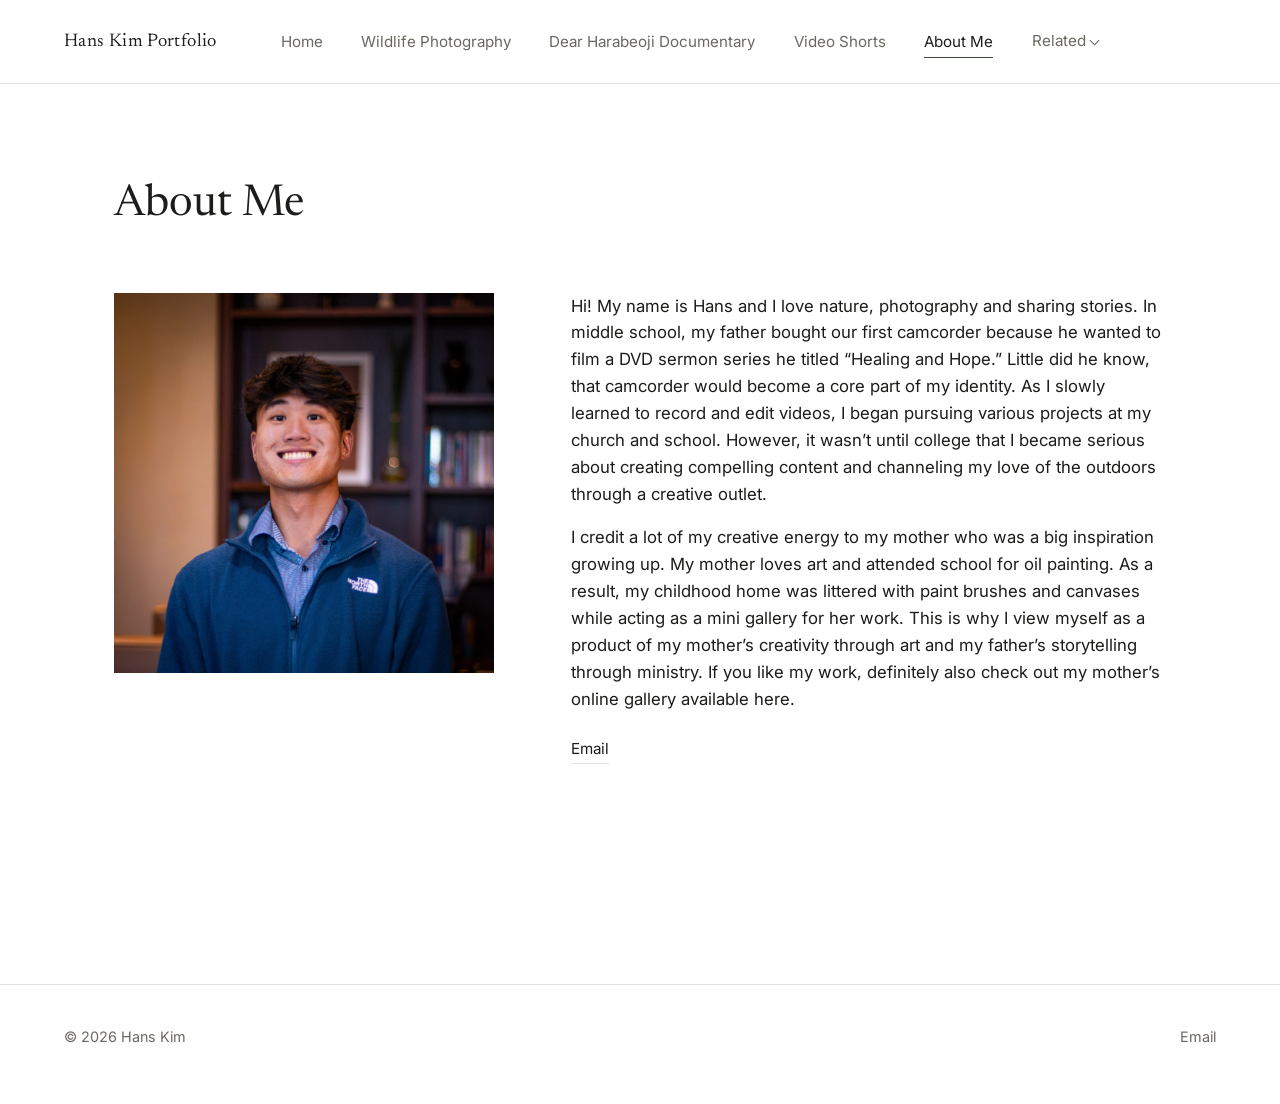
==== about.html @ bf1c8f96 "Merge branch 'main' of https://github.com/han-media/hans" ====
<!DOCTYPE html>
<html lang="en">
<head>
  <meta charset="UTF-8">
  <meta name="viewport" content="width=device-width, initial-scale=1.0">
  <title>About Me - Hans Kim Portfolio</title>
  <meta name="description" content="About Hans Kim — wildlife photographer and documentary filmmaker.">
  <link rel="preconnect" href="https://fonts.googleapis.com">
  <link rel="preconnect" href="https://fonts.gstatic.com" crossorigin>
  <link href="https://fonts.googleapis.com/css2?family=Newsreader:ital,wght@0,400;0,500;1,400&family=Inter:wght@400;500&display=swap" rel="stylesheet">
  <link rel="stylesheet" href="css/style.css">
</head>
<body class="page-fade-in">

  <nav class="site-nav">
    <a href="index.html" class="site-nav__name">Hans Kim Portfolio</a>
    <button class="site-nav__menu-toggle" aria-expanded="false" aria-controls="primary-menu">Menu</button>
    <ul class="site-nav__menu" id="primary-menu">
      <li><a href="index.html">Home</a></li>
      <li><a href="wildlife.html">Wildlife Photography</a></li>
      <li><a href="projects/dear-harabuji.html">Dear Harabeoji Documentary</a></li>
      <li><a href="projects/video-shorts.html">Video Shorts</a></li>
      <li><a href="about.html" class="is-active">About Me</a></li>
      <li class="site-nav__related">
        <span class="site-nav__related-toggle" tabindex="0" aria-haspopup="true" aria-expanded="false">Related</span>
        <div class="site-nav__related-panel">
          <a href="https://github.com/han-media/eunjulee.git" target="_blank" rel="noopener">Check out my mom's gallery</a>
        </div>
      </li>
    </ul>
  </nav>

  <main>
    <div class="page-header">
      <h1>About Me</h1>
    </div>

    <div class="about-layout">
      <!-- Swap for a portrait of yourself, keeping the same filename -->
      <div class="about-layout__figure">
        <img src="images/about/portrait.jpg" alt="Portrait of Hans Kim">
      </div>
      <div class="about-layout__body">
        <p>Hi! My name is Hans and I love nature, photography and sharing stories. In middle school, my father bought our first camcorder because he wanted to film a DVD sermon series he titled “Healing and Hope.” Little did he know, that camcorder would become a core part of my identity. As I slowly learned to record and edit videos, I began pursuing various projects at my church and school. However, it wasn’t until college that I became serious about creating compelling content and channeling my love of the outdoors through a creative outlet.</p>
        <p>I credit a lot of my creative energy to my mother who was a big inspiration growing up. My mother loves art and attended school for oil painting. As a result, my childhood home was littered with paint brushes and canvases while acting as a mini gallery for her work. This is why I view myself as a product of my mother’s creativity through art and my father’s storytelling through ministry. If you like my work, definitely also check out my mother’s online gallery available here.</p>
        <div class="about-layout__contact">
          <a href="mailto:you@example.com">Email</a>
        </div>
      </div>
    </div>
  </main>

  <footer class="site-footer">
    <div class="site-footer__inner">
      <span>&copy; <span id="year"></span> Hans Kim</span>
      <ul class="site-footer__links">
        <li><a href="mailto:you@example.com">Email</a></li>
      </ul>
    </div>
  </footer>

  <script src="js/main.js"></script>
  <script>document.getElementById("year").textContent = new Date().getFullYear();</script>
</body>
</html>
---- css/style.css ----
/* ============================================================
   Hans Kim Portfolio — shared stylesheet
   ============================================================ */

:root {
  --color-bg: #ffffff;
  --color-bg-soft: #f7f6f3;
  --color-text: #1c1c1a;
  --color-text-muted: #6b6862;
  --color-border: #e4e2dd;
  --color-accent: #3d4a34; /* deep forest green */

  --font-display: "Newsreader", Georgia, "Times New Roman", serif;
  --font-body: "Inter", -apple-system, BlinkMacSystemFont, "Segoe UI", sans-serif;

  --nav-height: 84px;
  --content-max: 1180px;
  --gutter: clamp(24px, 5vw, 64px);
}

* {
  box-sizing: border-box;
}

html {
  scroll-behavior: smooth;
}

@media (prefers-reduced-motion: reduce) {
  html {
    scroll-behavior: auto;
  }
  *,
  *::before,
  *::after {
    animation-duration: 0.01ms !important;
    transition-duration: 0.01ms !important;
  }
}

body {
  margin: 0;
  background: var(--color-bg);
  color: var(--color-text);
  font-family: var(--font-body);
  font-size: 16px;
  line-height: 1.6;
  -webkit-font-smoothing: antialiased;
}

img {
  max-width: 100%;
  display: block;
}

a {
  color: inherit;
  text-decoration: none;
}

h1, h2, h3 {
  font-family: var(--font-display);
  font-weight: 400;
  margin: 0;
  line-height: 1.15;
}

p {
  margin: 0 0 1em;
}

.visually-hidden {
  position: absolute;
  width: 1px;
  height: 1px;
  overflow: hidden;
  clip: rect(0 0 0 0);
  white-space: nowrap;
}

/* ----------------------------------------------------------
   Navigation
   ---------------------------------------------------------- */

.site-nav {
  position: fixed;
  top: 0;
  left: 0;
  right: 0;
  height: var(--nav-height);
  display: flex;
  align-items: center;
  justify-content: flex-start;
  gap: clamp(32px, 5vw, 64px);
  padding: 0 var(--gutter);
  background: rgba(255, 255, 255, 0.92);
  backdrop-filter: blur(6px);
  border-bottom: 1px solid var(--color-border);
  z-index: 100;
}

.site-nav__name {
  font-family: var(--font-display);
  font-size: 1.15rem;
  letter-spacing: 0.02em;
  white-space: nowrap;
}

.site-nav__menu {
  display: flex;
  align-items: center;
  gap: clamp(20px, 3vw, 40px);
  list-style: none;
  margin: 0;
  padding: 0;
}

.site-nav__menu a {
  font-size: 0.95rem;
  color: var(--color-text-muted);
  padding: 6px 0;
  border-bottom: 1px solid transparent;
  transition: color 0.2s ease, border-color 0.2s ease;
}

.site-nav__menu a:hover,
.site-nav__menu a:focus-visible,
.site-nav__menu a.is-active {
  color: var(--color-text);
  border-bottom-color: var(--color-accent);
}

.site-nav__menu-toggle {
  display: none;
}

.site-nav__related {
  position: relative;
  margin-left: auto;
}

.site-nav__related-toggle {
  display: inline-flex;
  align-items: center;
  font-size: 0.95rem;
  color: var(--color-text-muted);
  padding: 6px 0;
  cursor: default;
  user-select: none;
}

.site-nav__related-toggle::after {
  content: "";
  display: inline-block;
  vertical-align: middle;
  width: 6px;
  height: 6px;
  margin-left: 5px;
  margin-top: -2px;
  border-right: 1px solid currentColor;
  border-bottom: 1px solid currentColor;
  transform: rotate(45deg);
}

.site-nav__related-panel {
  position: absolute;
  top: calc(100% + 10px);
  right: 0;
  min-width: 240px;
  background: var(--color-bg);
  border: 1px solid var(--color-border);
  box-shadow: 0 12px 28px rgba(0, 0, 0, 0.06);
  padding: 8px 0;
  opacity: 0;
  visibility: hidden;
  transform: translateY(4px);
  transition: opacity 0.18s ease, transform 0.18s ease, visibility 0.18s;
}

.site-nav__related:hover .site-nav__related-panel,
.site-nav__related:focus-within .site-nav__related-panel {
  opacity: 1;
  visibility: visible;
  transform: translateY(0);
}

.site-nav__related-panel a {
  display: block;
  padding: 10px 20px;
  font-size: 0.9rem;
  color: var(--color-text-muted);
  white-space: nowrap;
  border-bottom: none;
}

.site-nav__related-panel a:hover,
.site-nav__related-panel a:focus-visible {
  background: var(--color-bg-soft);
  color: var(--color-text);
}

/* Mobile nav */
@media (max-width: 720px) {
  .site-nav {
    padding: 0 20px;
  }

  .site-nav__menu-toggle {
    display: block;
    margin-left: auto;
    background: none;
    border: none;
    font-family: var(--font-body);
    font-size: 0.9rem;
    color: var(--color-text);
    cursor: pointer;
  }

  .site-nav__menu {
    position: fixed;
    top: var(--nav-height);
    left: 0;
    right: 0;
    flex-direction: column;
    align-items: flex-start;
    gap: 0;
    background: var(--color-bg);
    border-bottom: 1px solid var(--color-border);
    max-height: 0;
    overflow: hidden;
    transition: max-height 0.3s ease;
  }

  .site-nav__menu.is-open {
    max-height: 400px;
  }

  .site-nav__menu li {
    width: 100%;
  }

  .site-nav__menu a {
    display: block;
    padding: 14px 20px;
    border-bottom: 1px solid var(--color-border);
  }

  .site-nav__related {
    margin-left: 0;
    width: 100%;
  }

  .site-nav__related-toggle {
    display: block;
    padding: 14px 20px;
    border-bottom: 1px solid var(--color-border);
  }

  .site-nav__related-panel {
    position: static;
    opacity: 1;
    visibility: visible;
    transform: none;
    box-shadow: none;
    border: none;
    border-bottom: 1px solid var(--color-border);
    padding: 0;
    display: none;
  }

  .site-nav__related.is-open .site-nav__related-panel {
    display: block;
  }

  .site-nav__related-panel a {
    padding: 14px 20px 14px 36px;
  }
}

/* ----------------------------------------------------------
   Page shell
   ---------------------------------------------------------- */

main {
  padding-top: var(--nav-height);
}

.page-header {
  max-width: var(--content-max);
  margin: 0 auto;
  padding: clamp(56px, 9vw, 96px) var(--gutter) clamp(24px, 4vw, 40px);
}

.page-header h1 {
  font-size: clamp(2rem, 4vw, 2.75rem);
  margin-bottom: 0.5em;
}

.page-header p {
  max-width: 60ch;
  color: var(--color-text-muted);
  font-size: 1.05rem;
}

/* ----------------------------------------------------------
   Footer
   ---------------------------------------------------------- */

.site-footer {
  border-top: 1px solid var(--color-border);
  padding: 40px var(--gutter) 56px;
  margin-top: clamp(60px, 10vw, 120px);
}

.site-footer--flush {
  margin-top: 0;
}

.site-footer__inner {
  max-width: var(--content-max);
  margin: 0 auto;
  display: flex;
  flex-wrap: wrap;
  gap: 16px;
  justify-content: space-between;
  align-items: center;
  color: var(--color-text-muted);
  font-size: 0.9rem;
}

.site-footer__links {
  display: flex;
  gap: 24px;
  list-style: none;
  padding: 0;
  margin: 0;
}

.site-footer__links a {
  transition: color 0.2s ease;
}

.site-footer__links a:hover {
  color: var(--color-text);
}

/* ----------------------------------------------------------
   Home page
   ---------------------------------------------------------- */

.hero {
  position: relative;
  height: 52vh;
  min-height: 320px;
  max-height: 560px;
  overflow: hidden;
}

.hero img {
  position: absolute;
  top: -9%;
  left: 0;
  width: 100%;
  height: 118%;
  object-fit: cover;
  will-change: transform;
}

.hero__caption {
  position: absolute;
  left: var(--gutter);
  bottom: 36px;
  color: #fff;
  text-shadow: 0 1px 12px rgba(0, 0, 0, 0.35);
}

.hero__caption p {
  margin: 0;
  font-size: 0.95rem;
  letter-spacing: 0.01em;
  opacity: 0.9;
}

.home-intro {
  max-width: var(--content-max);
  margin: 0 auto;
  padding: clamp(42px, 7.5vw, 75px) var(--gutter);
}

.home-intro h2 {
  font-size: clamp(1.5rem, 2.6vw, 2rem);
  font-style: italic;
  max-width: 42ch;
}

/* ----------------------------------------------------------
   Story pages — Wildlife Photography & Video Shorts
   (a left-hand jump-to guide + alternating image/text rows)
   ---------------------------------------------------------- */

.story-page {
  max-width: var(--content-max);
  margin: 0 auto;
  padding: 0 var(--gutter) clamp(60px, 10vw, 100px);
  display: grid;
  grid-template-columns: 190px 1fr;
  gap: clamp(32px, 5vw, 64px);
  align-items: start;
}

.story-guide {
  position: sticky;
  top: calc(var(--nav-height) + 40px);
  min-width: 0;
}

.story-guide__toggle {
  display: none;
}

.story-guide__eyebrow {
  font-size: 0.78rem;
  color: var(--color-text-muted);
  margin: 0 0 14px;
}

.story-guide__list {
  list-style: none;
  margin: 0;
  padding: 0;
  display: flex;
  flex-direction: column;
  gap: 12px;
}

.story-guide__list a {
  display: block;
  font-size: 0.88rem;
  line-height: 1.35;
  color: var(--color-text-muted);
  border-left: 2px solid var(--color-border);
  padding-left: 14px;
  transition: color 0.2s ease, border-color 0.2s ease;
}

.story-guide__list a:hover,
.story-guide__list a:focus-visible,
.story-guide__list a.is-active {
  color: var(--color-text);
  border-left-color: var(--color-accent);
}

.story-list {
  min-width: 0;
  display: flex;
  flex-direction: column;
  gap: clamp(64px, 10vw, 120px);
}

.story-row {
  display: grid;
  grid-template-columns: 1.1fr 1fr;
  gap: clamp(32px, 6vw, 72px);
  align-items: center;
  scroll-margin-top: calc(var(--nav-height) + 24px);
  transition: filter 0.5s ease;
}

.story-row.is-darkened {
  filter: brightness(0.55);
}

.story-row--reverse .story-row__figure {
  order: 2;
}

.story-row--reverse .story-row__text {
  order: 1;
}

.story-row__figure {
  position: relative;
  aspect-ratio: 1 / 1;
  overflow: hidden;
  background: var(--color-bg-soft);
}

.story-row__figure img {
  position: absolute;
  inset: 0;
  width: 100%;
  height: 100%;
  object-fit: contain;
  opacity: 0;
  transition: opacity 1.4s ease;
}

.story-row__figure img:first-child,
.story-row__figure img.is-active {
  opacity: 1;
}

/* Video entries: let the frame size itself to the video's own
   aspect ratio instead of forcing a fixed crop, with a minimal
   custom player — a play button and a mute toggle, no scrub bar. */
.story-row__figure--video {
  aspect-ratio: auto;
}

.video-player {
  position: relative;
}

.video-player video {
  display: block;
  width: 100%;
  height: auto;
  cursor: pointer;
}

.video-player__play {
  position: absolute;
  top: 50%;
  left: 50%;
  transform: translate(-50%, -50%);
  width: 60px;
  height: 60px;
  border-radius: 50%;
  border: none;
  padding: 0;
  background: rgba(255, 255, 255, 0.9);
  box-shadow: 0 6px 18px rgba(0, 0, 0, 0.2);
  cursor: pointer;
  transition: opacity 0.2s ease, transform 0.2s ease;
}

.video-player__play::after {
  content: "";
  position: absolute;
  top: 50%;
  left: 50%;
  border-style: solid;
  border-width: 11px 0 11px 18px;
  border-color: transparent transparent transparent var(--color-text);
  transform: translate(-38%, -50%);
}

.video-player__play:hover {
  transform: translate(-50%, -50%) scale(1.06);
}

.video-player.is-playing .video-player__play {
  opacity: 0;
  pointer-events: none;
}

.video-player__mute {
  position: absolute;
  right: 14px;
  bottom: 14px;
  width: 34px;
  height: 34px;
  border-radius: 50%;
  border: none;
  padding: 0;
  display: flex;
  align-items: center;
  justify-content: center;
  background: rgba(28, 28, 26, 0.6);
  color: #fff;
  cursor: pointer;
  opacity: 0;
  transition: opacity 0.2s ease, background 0.2s ease;
}

.video-player.show-mute .video-player__mute {
  opacity: 1;
}

.video-player:hover .video-player__mute,
.video-player__mute:focus-visible {
  opacity: 1;
}

.video-player__mute:hover {
  background: rgba(28, 28, 26, 0.8);
}

.video-player__mute .icon-muted {
  display: none;
}

.video-player__mute.is-muted .icon-unmuted {
  display: none;
}

.video-player__mute.is-muted .icon-muted {
  display: block;
}

.story-row__text h2 {
  font-size: clamp(1.4rem, 2.2vw, 1.85rem);
  margin-bottom: 0.6em;
}

.story-row__text p {
  color: var(--color-text-muted);
  font-size: 1.02rem;
  max-width: 46ch;
}

.story-row__meta {
  display: block;
  font-size: 0.82rem;
  color: var(--color-accent);
  margin-bottom: 0.9em;
}

.story-row__watch {
  display: inline-block;
  margin-top: 0.6em;
  font-size: 0.9rem;
  color: var(--color-accent);
  border-bottom: 1px solid var(--color-accent);
}

/* Scroll fade-in */
.fade-in {
  opacity: 0;
  transform: translateY(28px);
  transition: opacity 0.9s ease, transform 0.9s ease;
}

.fade-in.is-visible {
  opacity: 1;
  transform: translateY(0);
}

/* Whole-page fade-in on load, used by index.html, about.html, and
   projects/dear-harabuji.html */
body.page-fade-in {
  animation: page-fade-in 0.7s ease both;
}

@keyframes page-fade-in {
  from {
    opacity: 0;
  }
  to {
    opacity: 1;
  }
}

@media (max-width: 900px) {
  .story-page {
    grid-template-columns: 1fr;
  }

  .story-guide {
    position: fixed;
    top: auto;
    right: 20px;
    bottom: 20px;
    z-index: 90;
  }

  .story-guide__toggle {
    display: flex;
    align-items: center;
    justify-content: center;
    width: 52px;
    height: 52px;
    border-radius: 50%;
    border: none;
    padding: 0;
    background: var(--color-text);
    color: #fff;
    cursor: pointer;
    box-shadow: 0 10px 24px rgba(0, 0, 0, 0.22);
  }

  .story-guide__toggle-icon,
  .story-guide__toggle-icon::before,
  .story-guide__toggle-icon::after {
    content: "";
    display: block;
    width: 20px;
    height: 2px;
    background: currentColor;
    border-radius: 1px;
  }

  .story-guide__toggle-icon {
    position: relative;
  }

  .story-guide__toggle-icon::before,
  .story-guide__toggle-icon::after {
    position: absolute;
    left: 0;
  }

  .story-guide__toggle-icon::before {
    top: -6px;
  }

  .story-guide__toggle-icon::after {
    top: 6px;
  }

  .story-guide__panel {
    position: absolute;
    right: 0;
    bottom: calc(100% + 14px);
    width: 240px;
    max-height: 60vh;
    overflow-y: auto;
    background: var(--color-bg);
    border: 1px solid var(--color-border);
    border-radius: 14px;
    box-shadow: 0 18px 36px rgba(0, 0, 0, 0.18);
    padding: 16px 0;
    opacity: 0;
    visibility: hidden;
    transform: translateY(8px);
    transition: opacity 0.2s ease, transform 0.2s ease, visibility 0.2s;
  }

  .story-guide.is-open .story-guide__panel {
    opacity: 1;
    visibility: visible;
    transform: translateY(0);
  }

  .story-guide__eyebrow {
    padding: 0 20px 10px;
    margin: 0;
  }

  .story-guide__list {
    flex-direction: column;
    gap: 2px;
  }

  .story-guide__list a {
    white-space: normal;
    border-left: 2px solid transparent;
    border-bottom: none;
    padding: 10px 20px;
  }

  .story-guide__list a:hover,
  .story-guide__list a:focus-visible,
  .story-guide__list a.is-active {
    border-left-color: var(--color-accent);
    border-bottom-color: transparent;
    background: var(--color-bg-soft);
  }
}

@media (max-width: 780px) {
  .story-row,
  .story-row--reverse .story-row__figure,
  .story-row--reverse .story-row__text {
    order: initial;
  }

  .story-row {
    grid-template-columns: 1fr;
  }
}

/* ----------------------------------------------------------
   Project detail page (Dear Harabuji Documentary)
   ---------------------------------------------------------- */

.project-hero {
  position: relative;
  width: 100%;
  height: 60vh;
  min-height: 360px;
  overflow: hidden;
}

.project-hero img {
  position: absolute;
  top: -9%;
  left: 0;
  width: 100%;
  height: 118%;
  object-fit: cover;
  object-position: 50% center;
  transition: object-position 0.2s ease;
  will-change: transform;
}

/* As the window narrows, shift the visible crop right of center
   instead of staying dead-center, working up to about 25% right. */
@media (max-width: 900px) {
  .project-hero img {
    object-position: 62% center;
  }
}

@media (max-width: 600px) {
  .project-hero img {
    object-position: 75% center;
  }
}

.project-body {
  max-width: 760px;
  margin: 0 auto;
  padding: clamp(48px, 8vw, 80px) var(--gutter);
}

.project-body h1 {
  font-size: clamp(2rem, 4vw, 2.6rem);
  margin-bottom: 0.3em;
}

.project-body .project-subtitle {
  color: var(--color-text-muted);
  font-size: 1.05rem;
  margin-bottom: 2em;
}

.project-body p {
  font-size: 1.05rem;
  color: var(--color-text);
}

/* ----------------------------------------------------------
   About page
   ---------------------------------------------------------- */

.about-layout {
  max-width: var(--content-max);
  margin: 0 auto;
  padding: 0 var(--gutter) clamp(60px, 10vw, 100px);
  display: grid;
  grid-template-columns: 380px 1fr;
  gap: clamp(32px, 6vw, 80px);
  align-items: start;
}

.about-layout__figure img {
  width: 100%;
  height: auto;
}

.about-layout__body p {
  font-size: 1.05rem;
  color: var(--color-text);
  max-width: 62ch;
}

.about-layout__contact {
  margin-top: 1.6em;
  display: flex;
  gap: 24px;
  font-size: 0.95rem;
}

.about-layout__contact a {
  border-bottom: 1px solid var(--color-border);
  padding-bottom: 2px;
  transition: border-color 0.2s ease, color 0.2s ease;
}

.about-layout__contact a:hover {
  border-color: var(--color-accent);
  color: var(--color-accent);
}

@media (max-width: 780px) {
  .about-layout {
    grid-template-columns: 1fr;
  }

  .about-layout__figure {
    max-width: 340px;
  }
}
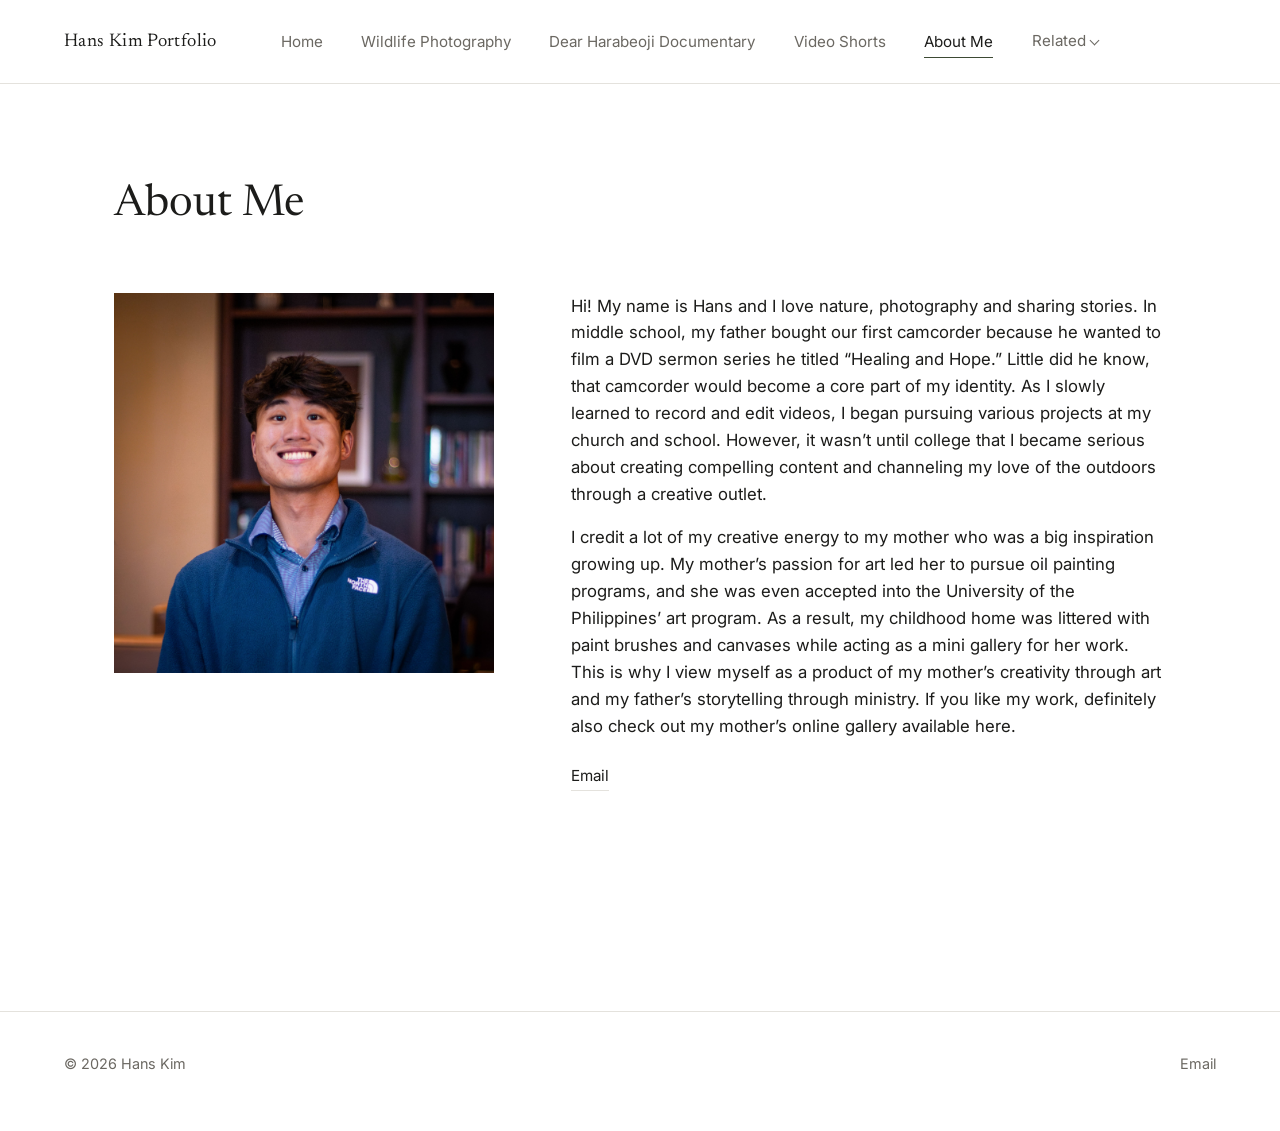
==== commit 10709e57: "m" ====
--- a/about.html
+++ b/about.html
@@ -24,7 +24,7 @@
       <li class="site-nav__related">
         <span class="site-nav__related-toggle" tabindex="0" aria-haspopup="true" aria-expanded="false">Related</span>
         <div class="site-nav__related-panel">
-          <a href="https://github.com/han-media/eunjulee.git" target="_blank" rel="noopener">Check out my mom's gallery</a>
+          <a href="https://han-media.github.io/eunjulee/" target="_blank" rel="noopener">Check out my mom's gallery</a>
         </div>
       </li>
     </ul>
@@ -42,7 +42,7 @@
       </div>
       <div class="about-layout__body">
         <p>Hi! My name is Hans and I love nature, photography and sharing stories. In middle school, my father bought our first camcorder because he wanted to film a DVD sermon series he titled “Healing and Hope.” Little did he know, that camcorder would become a core part of my identity. As I slowly learned to record and edit videos, I began pursuing various projects at my church and school. However, it wasn’t until college that I became serious about creating compelling content and channeling my love of the outdoors through a creative outlet.</p>
-        <p>I credit a lot of my creative energy to my mother who was a big inspiration growing up. My mother loves art and attended school for oil painting. As a result, my childhood home was littered with paint brushes and canvases while acting as a mini gallery for her work. This is why I view myself as a product of my mother’s creativity through art and my father’s storytelling through ministry. If you like my work, definitely also check out my mother’s online gallery available here.</p>
+        <p>I credit a lot of my creative energy to my mother who was a big inspiration growing up. My mother’s passion for art led her to pursue oil painting programs, and she was even accepted into the University of the Philippines’ art program. As a result, my childhood home was littered with paint brushes and canvases while acting as a mini gallery for her work. This is why I view myself as a product of my mother’s creativity through art and my father’s storytelling through ministry. If you like my work, definitely also check out my mother’s online gallery available here.</p>
         <div class="about-layout__contact">
           <a href="mailto:you@example.com">Email</a>
         </div>
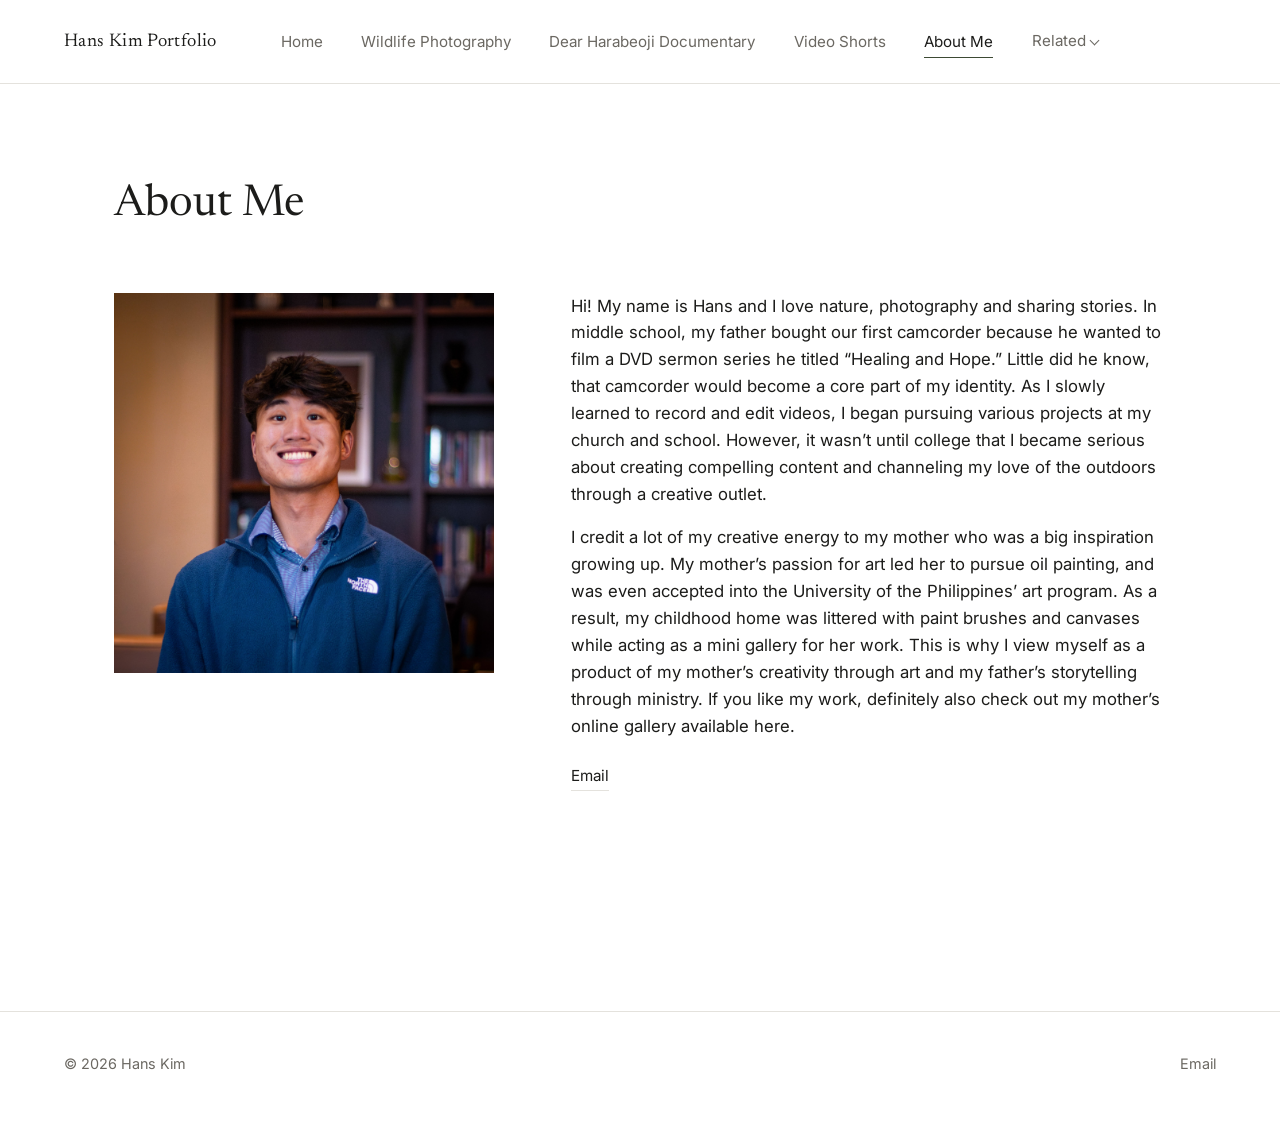
==== commit 103ee232: "fd" ====
--- a/about.html
+++ b/about.html
@@ -42,7 +42,7 @@
       </div>
       <div class="about-layout__body">
         <p>Hi! My name is Hans and I love nature, photography and sharing stories. In middle school, my father bought our first camcorder because he wanted to film a DVD sermon series he titled “Healing and Hope.” Little did he know, that camcorder would become a core part of my identity. As I slowly learned to record and edit videos, I began pursuing various projects at my church and school. However, it wasn’t until college that I became serious about creating compelling content and channeling my love of the outdoors through a creative outlet.</p>
-        <p>I credit a lot of my creative energy to my mother who was a big inspiration growing up. My mother’s passion for art led her to pursue oil painting programs, and she was even accepted into the University of the Philippines’ art program. As a result, my childhood home was littered with paint brushes and canvases while acting as a mini gallery for her work. This is why I view myself as a product of my mother’s creativity through art and my father’s storytelling through ministry. If you like my work, definitely also check out my mother’s online gallery available here.</p>
+        <p>I credit a lot of my creative energy to my mother who was a big inspiration growing up. My mother’s passion for art led her to pursue oil painting, and was even accepted into the University of the Philippines’ art program. As a result, my childhood home was littered with paint brushes and canvases while acting as a mini gallery for her work. This is why I view myself as a product of my mother’s creativity through art and my father’s storytelling through ministry. If you like my work, definitely also check out my mother’s online gallery available here.</p>
         <div class="about-layout__contact">
           <a href="mailto:you@example.com">Email</a>
         </div>
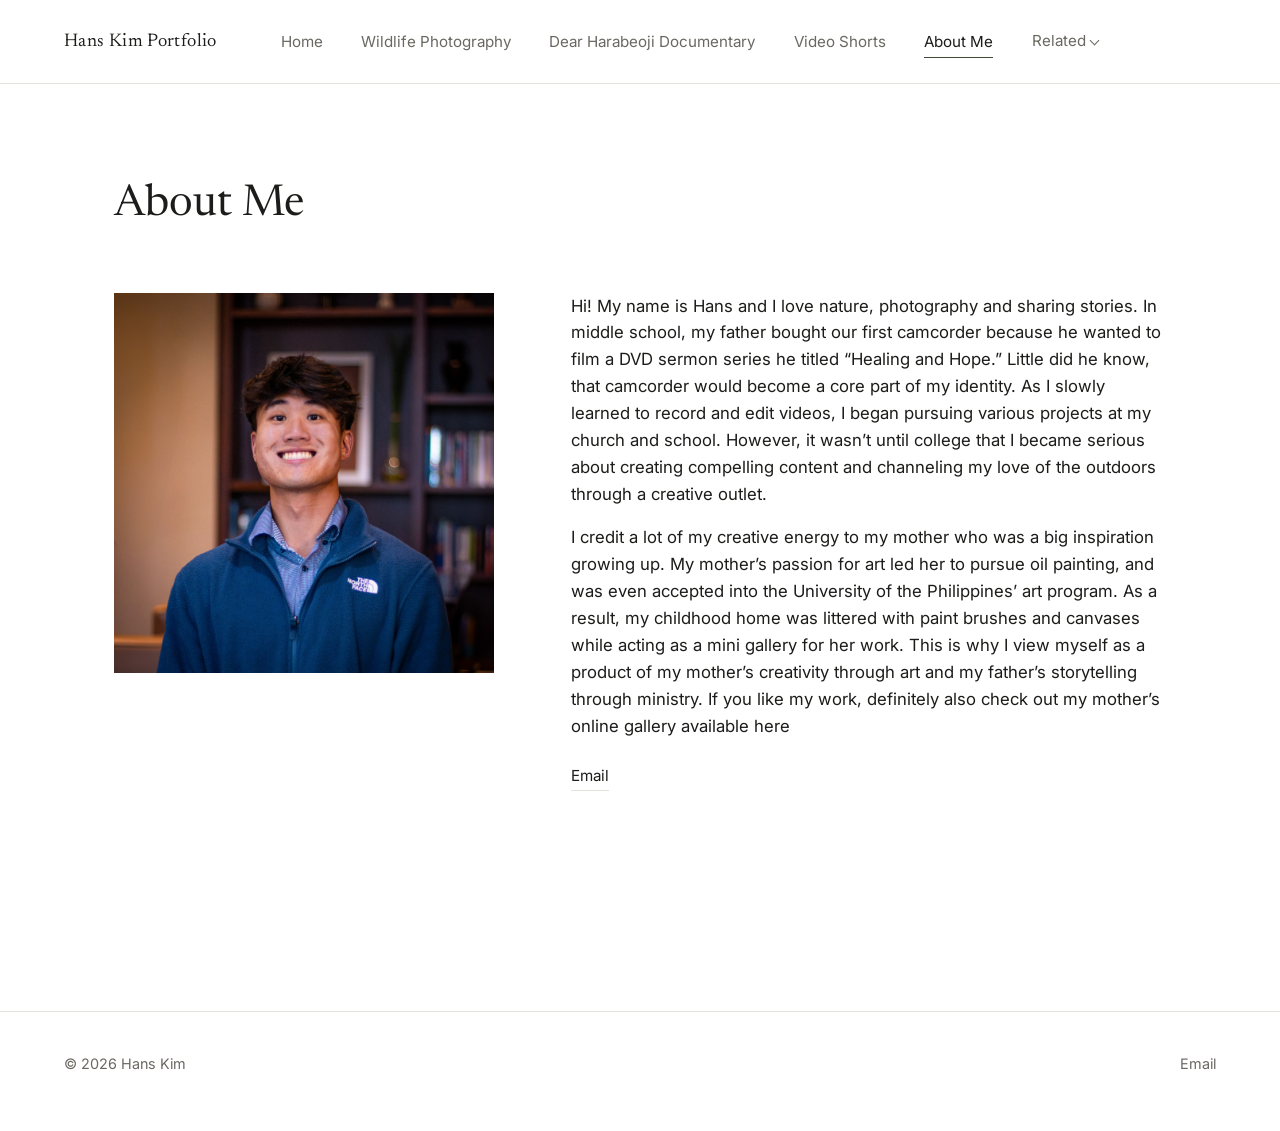
==== commit 2ebcfeba: "final" ====
--- a/about.html
+++ b/about.html
@@ -42,7 +42,7 @@
       </div>
       <div class="about-layout__body">
         <p>Hi! My name is Hans and I love nature, photography and sharing stories. In middle school, my father bought our first camcorder because he wanted to film a DVD sermon series he titled “Healing and Hope.” Little did he know, that camcorder would become a core part of my identity. As I slowly learned to record and edit videos, I began pursuing various projects at my church and school. However, it wasn’t until college that I became serious about creating compelling content and channeling my love of the outdoors through a creative outlet.</p>
-        <p>I credit a lot of my creative energy to my mother who was a big inspiration growing up. My mother’s passion for art led her to pursue oil painting, and was even accepted into the University of the Philippines’ art program. As a result, my childhood home was littered with paint brushes and canvases while acting as a mini gallery for her work. This is why I view myself as a product of my mother’s creativity through art and my father’s storytelling through ministry. If you like my work, definitely also check out my mother’s online gallery available here.</p>
+        <p>I credit a lot of my creative energy to my mother who was a big inspiration growing up. My mother’s passion for art led her to pursue oil painting, and was even accepted into the University of the Philippines’ art program. As a result, my childhood home was littered with paint brushes and canvases while acting as a mini gallery for her work. This is why I view myself as a product of my mother’s creativity through art and my father’s storytelling through ministry. If you like my work, definitely also check out my mother’s online gallery available <a href="https://han-media.github.io/eunjulee/" target="_blank" rel="noopener noreferrer">here</a></p>
         <div class="about-layout__contact">
           <a href="mailto:you@example.com">Email</a>
         </div>
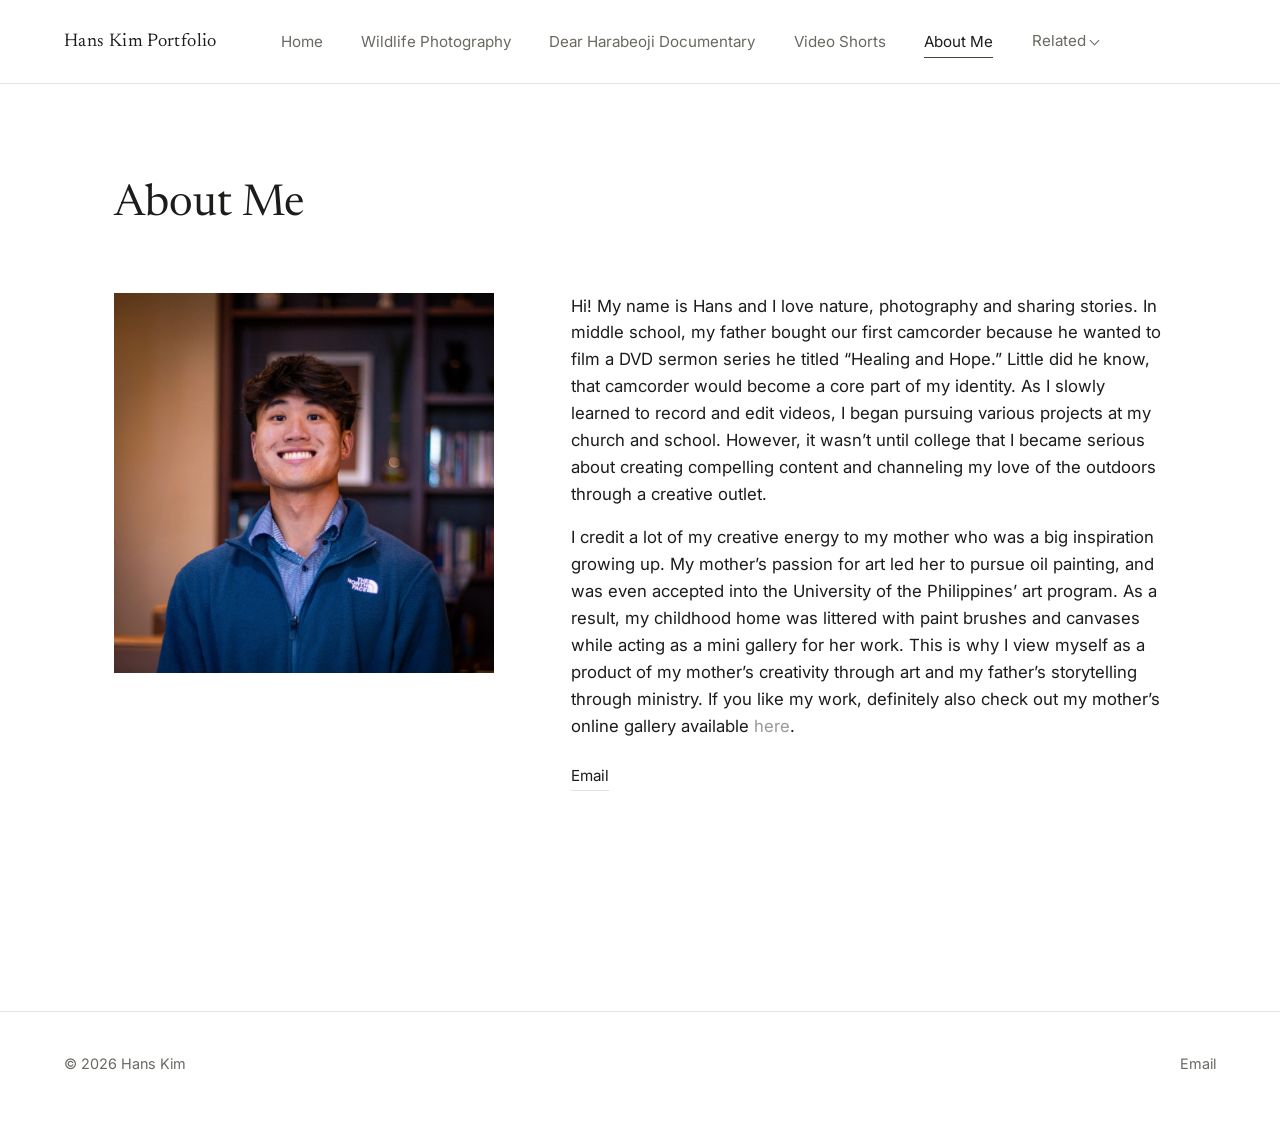
==== commit a740bd90: "Update about.html" ====
--- a/about.html
+++ b/about.html
@@ -42,7 +42,7 @@
       </div>
       <div class="about-layout__body">
         <p>Hi! My name is Hans and I love nature, photography and sharing stories. In middle school, my father bought our first camcorder because he wanted to film a DVD sermon series he titled “Healing and Hope.” Little did he know, that camcorder would become a core part of my identity. As I slowly learned to record and edit videos, I began pursuing various projects at my church and school. However, it wasn’t until college that I became serious about creating compelling content and channeling my love of the outdoors through a creative outlet.</p>
-        <p>I credit a lot of my creative energy to my mother who was a big inspiration growing up. My mother’s passion for art led her to pursue oil painting, and was even accepted into the University of the Philippines’ art program. As a result, my childhood home was littered with paint brushes and canvases while acting as a mini gallery for her work. This is why I view myself as a product of my mother’s creativity through art and my father’s storytelling through ministry. If you like my work, definitely also check out my mother’s online gallery available <a href="https://han-media.github.io/eunjulee/" target="_blank" rel="noopener noreferrer">here</a></p>
+        <p>I credit a lot of my creative energy to my mother who was a big inspiration growing up. My mother’s passion for art led her to pursue oil painting, and was even accepted into the University of the Philippines’ art program. As a result, my childhood home was littered with paint brushes and canvases while acting as a mini gallery for her work. This is why I view myself as a product of my mother’s creativity through art and my father’s storytelling through ministry. If you like my work, definitely also check out my mother’s online gallery available <a href="https://example.com" target="_blank" rel="noopener noreferrer" style="color: #999999;">here</a>.</p>
         <div class="about-layout__contact">
           <a href="mailto:you@example.com">Email</a>
         </div>
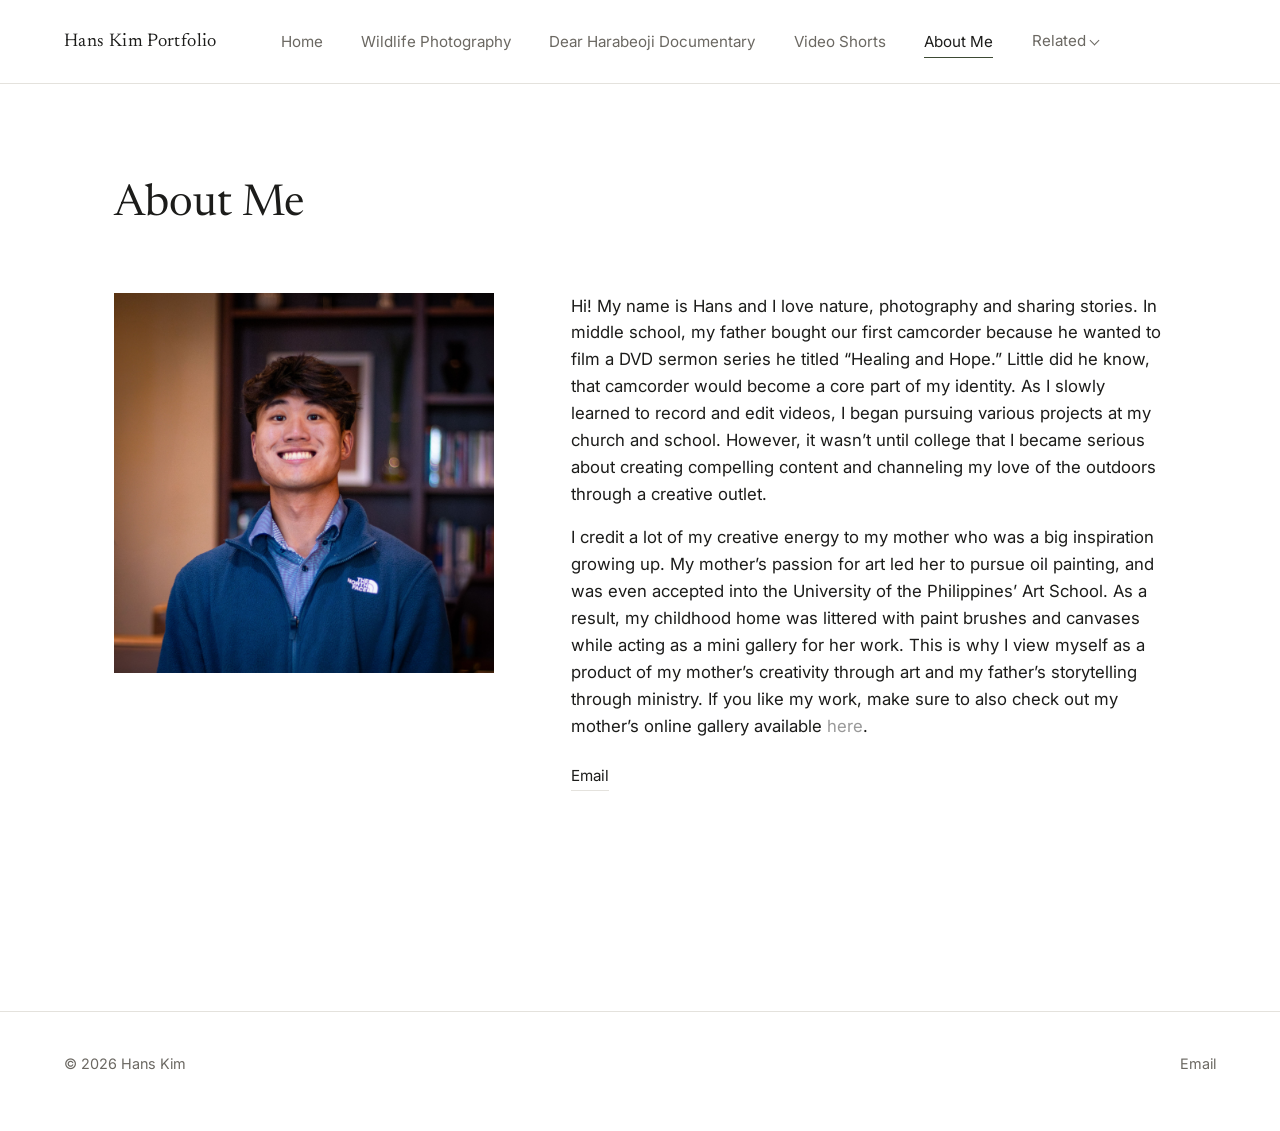
==== commit a38aa016: "yah" ====
--- a/about.html
+++ b/about.html
@@ -42,7 +42,7 @@
       </div>
       <div class="about-layout__body">
         <p>Hi! My name is Hans and I love nature, photography and sharing stories. In middle school, my father bought our first camcorder because he wanted to film a DVD sermon series he titled “Healing and Hope.” Little did he know, that camcorder would become a core part of my identity. As I slowly learned to record and edit videos, I began pursuing various projects at my church and school. However, it wasn’t until college that I became serious about creating compelling content and channeling my love of the outdoors through a creative outlet.</p>
-        <p>I credit a lot of my creative energy to my mother who was a big inspiration growing up. My mother’s passion for art led her to pursue oil painting, and was even accepted into the University of the Philippines’ art program. As a result, my childhood home was littered with paint brushes and canvases while acting as a mini gallery for her work. This is why I view myself as a product of my mother’s creativity through art and my father’s storytelling through ministry. If you like my work, definitely also check out my mother’s online gallery available <a href="https://example.com" target="_blank" rel="noopener noreferrer" style="color: #999999;">here</a>.</p>
+        <p>I credit a lot of my creative energy to my mother who was a big inspiration growing up. My mother’s passion for art led her to pursue oil painting, and was even accepted into the University of the Philippines’ Art School. As a result, my childhood home was littered with paint brushes and canvases while acting as a mini gallery for her work. This is why I view myself as a product of my mother’s creativity through art and my father’s storytelling through ministry. If you like my work, make sure to also check out my mother’s online gallery available <a href="https://han-media.github.io/eunjulee/" target="_blank" rel="noopener noreferrer" style="color: #999999;">here</a>.</p>
         <div class="about-layout__contact">
           <a href="mailto:you@example.com">Email</a>
         </div>
